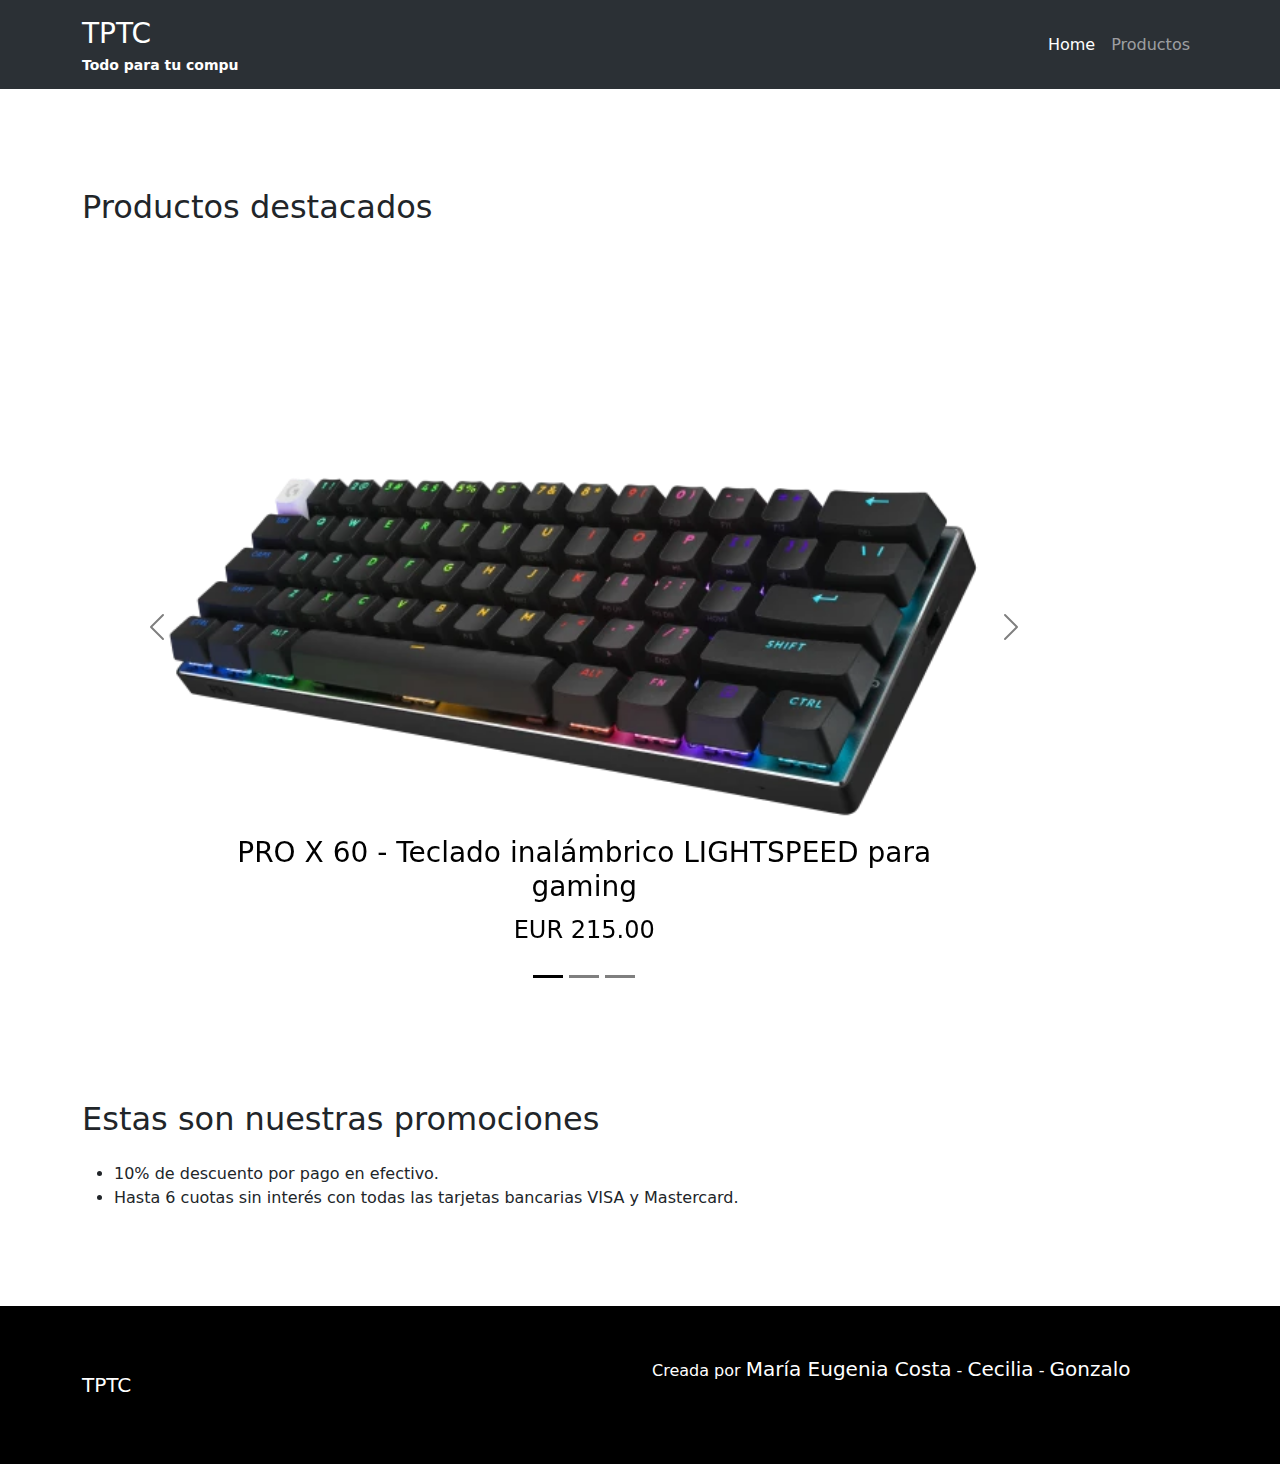
==== index.html @ 1e1d0619 "bug-fix: corrijo las url internas" ====
<!DOCTYPE html>
<html lang="en">
  <head>
    <meta charset="UTF-8" />
    <meta name="viewport" content="width=device-width, initial-scale=1.0" />
    <title>TPTC</title>
    <!-- Bootstrap -->
    <link
      href="https://cdn.jsdelivr.net/npm/bootstrap@5.3.3/dist/css/bootstrap.min.css"
      rel="stylesheet"
      integrity="sha384-QWTKZyjpPEjISv5WaRU9OFeRpok6YctnYmDr5pNlyT2bRjXh0JMhjY6hW+ALEwIH"
      crossorigin="anonymous"
    />
    <!-- Custom CSS -->
    <link rel="stylesheet" href="./css/styles.css" />
    <link rel="stylesheet" href="./css/home.css" />
    <link
      rel="shortcut icon"
      href="https://img.icons8.com/stickers/32/my-computer.png"
      type="image/x-icon"
    />
    <meta
      name="description"
      content="Todo para tu compu, empresa especializada en tecnología, donde encontrarás todo para tu computadora."
    />
    <link
      rel="apple-touch-icon"
      href="https://img.icons8.com/stickers/32/my-computer.png"
    />
    <meta name="theme-color" content="#000000" />
    <meta name="twitter:card" content="summary" />
    <meta property="og:type" content="website" />
    <meta property="og:title" name="twitter:title" content="TPTC" />
    <meta property="og:description" name="twitter:description" content="Todo
    para tu compu, empresa especializada en tecnología, donde encontrarás todo
    para tu computadora." />
    <meta
      property="og:image"
      name="twitter:image"
      content="https://img.icons8.com/stickers/32/my-computer.png"
    />
    <meta
      property="og:url"
      name="twitter:url"
      content="eugenia1984.github.io/todo-para-tu-compu/index.html"
    />
  </head>
  <body>
    <header>
      <nav
        class="navbar fixed-top navbar-expand-lg bg-body-tertiary"
        data-bs-theme="dark"
      >
        <div class="container">
          <a class="navbar-brand" href="index.html"
            ><span class="fs-3 w-bold">TPTC</span
            ><span id="logo-name">Todo para tu compu</span></a
          >
          <button
            class="navbar-toggler"
            type="button"
            data-bs-toggle="collapse"
            data-bs-target="#navbarNav"
            aria-controls="navbarNav"
            aria-expanded="false"
            aria-label="Toggle navigation"
          >
            <span class="navbar-toggler-icon"></span>
          </button>
          <div class="collapse navbar-collapse" id="navbarNav">
            <ul class="navbar-nav">
              <li class="nav-item">
                <a
                  class="nav-link active"
                  aria-current="page"
                  href="index.html"
                  >Home</a
                >
              </li>
              <li class="nav-item">
                <a class="nav-link" href="products.html">Productos</a>
              </li>
            </ul>
          </div>
        </div>
      </nav>
    </header>
    <main class="container">
      <section id="outstanding-products" class="my-5" >
        <h2 class="fs-2 w-bold pb-3">Productos destacados</h2>
        <section id="products-carousel" data-bs-theme="dark" >
          <div id="carouselExampleCaptions" class="carousel slide">
            <div class="carousel-indicators">
              <!-- Se agregan los botones que indican el slider dinamicamente-->
            </div>
            <div class="carousel-inner">
             <!-- Se agregan las sliders dinamicamente-->
            </div>
            <button class="carousel-control-prev" type="button" data-bs-target="#carouselExampleCaptions" data-bs-slide="prev">
              <span class="carousel-control-prev-icon" aria-hidden="true"></span>
              <span class="visually-hidden">Previous</span>
            </button>
            <button class="carousel-control-next" type="button" data-bs-target="#carouselExampleCaptions" data-bs-slide="next">
              <span class="carousel-control-next-icon" aria-hidden="true"></span>
              <span class="visually-hidden">Next</span>
            </button>
          </div>
        </section>
      </section>
      <section id="promo" class="my-5 p5-3">
        <h2 class="fs-2 w-bold pb-3 pt-5">Estas son nuestras promociones</h2>
        <ul class="pb-5">
          <li>10% de descuento por pago en efectivo.</li>
          <li>Hasta 6 cuotas sin interés con todas las tarjetas bancarias VISA y Mastercard.</li>
        </ul>
      </section>
    </main>
    <footer class="py-5 px-2 mt-5 bg-black text-white">
      <section class="container">
        <div class="row">
          <div class="col-sm-12 col-lg-6">
            <p class="text-white">
              <p class="text-white">
                <a
                  href="index.html"
                  target="_blank"
                  class="text-decoration-none w-bold fs-5 text-white"
                  >TPTC</a
                >
              </p>
            </p>
          </div>
          <div class="col-sm-12 col-lg-6">
            <p class="text-white">
              Creada por
              <a
                href="https://github.com/eugenia1984"
                target="_blank"
                class="text-decoration-none w-bold fs-5 text-white"
                >María Eugenia Costa</a
              > -   <a
              href="index.html"
              target="_blank"
              class="text-decoration-none w-bold fs-5 text-white"
              >Cecilia</a
            > -   <a
            href="index.html"
            target="_blank"
            class="text-decoration-none w-bold fs-5 text-white"
            >Gonzalo</a
          >
            </p>
          </div>
        </div>
      </section>
    </footer>
    <!-- JS Bootstrap -->
    <script
      src="https://cdn.jsdelivr.net/npm/bootstrap@5.3.3/dist/js/bootstrap.bundle.min.js"
      integrity="sha384-YvpcrYf0tY3lHB60NNkmXc5s9fDVZLESaAA55NDzOxhy9GkcIdslK1eN7N6jIeHz"
      crossorigin="anonymous"
    ></script>
    <!-- Custom JS -->
    <script src="./js/main.js" defer></script>
  </body>
</html>
---- css/styles.css ----
/* Reset */
html, *::before, *::after {
  margin: 0;
  padding: 0;
  box-sizing: border-box;
}

/* Header - Navbar */
#navbarNav {
  text-align: center;
  justify-content: flex-end;
}

#logo-name {
  display: none;
}

@media screen and (min-width: 992px) {
  #logo-name {
    display: flex;
    font-weight: 800;  
    font-size: 14px;
  }
}

/* Main */
main {
  min-height: 94vh;
  padding-top: 140px;
}

@media screen and (min-width: 992px) {
  main {
    padding-top: 140px;
  }
}
/* Footer */
footer {
  text-align: center;
}

@media screen and (min-width: 992px) {
  footer {
    text-align: left;
  }
}
---- css/home.css ----
#products-carousel {
  width: 90%;
}
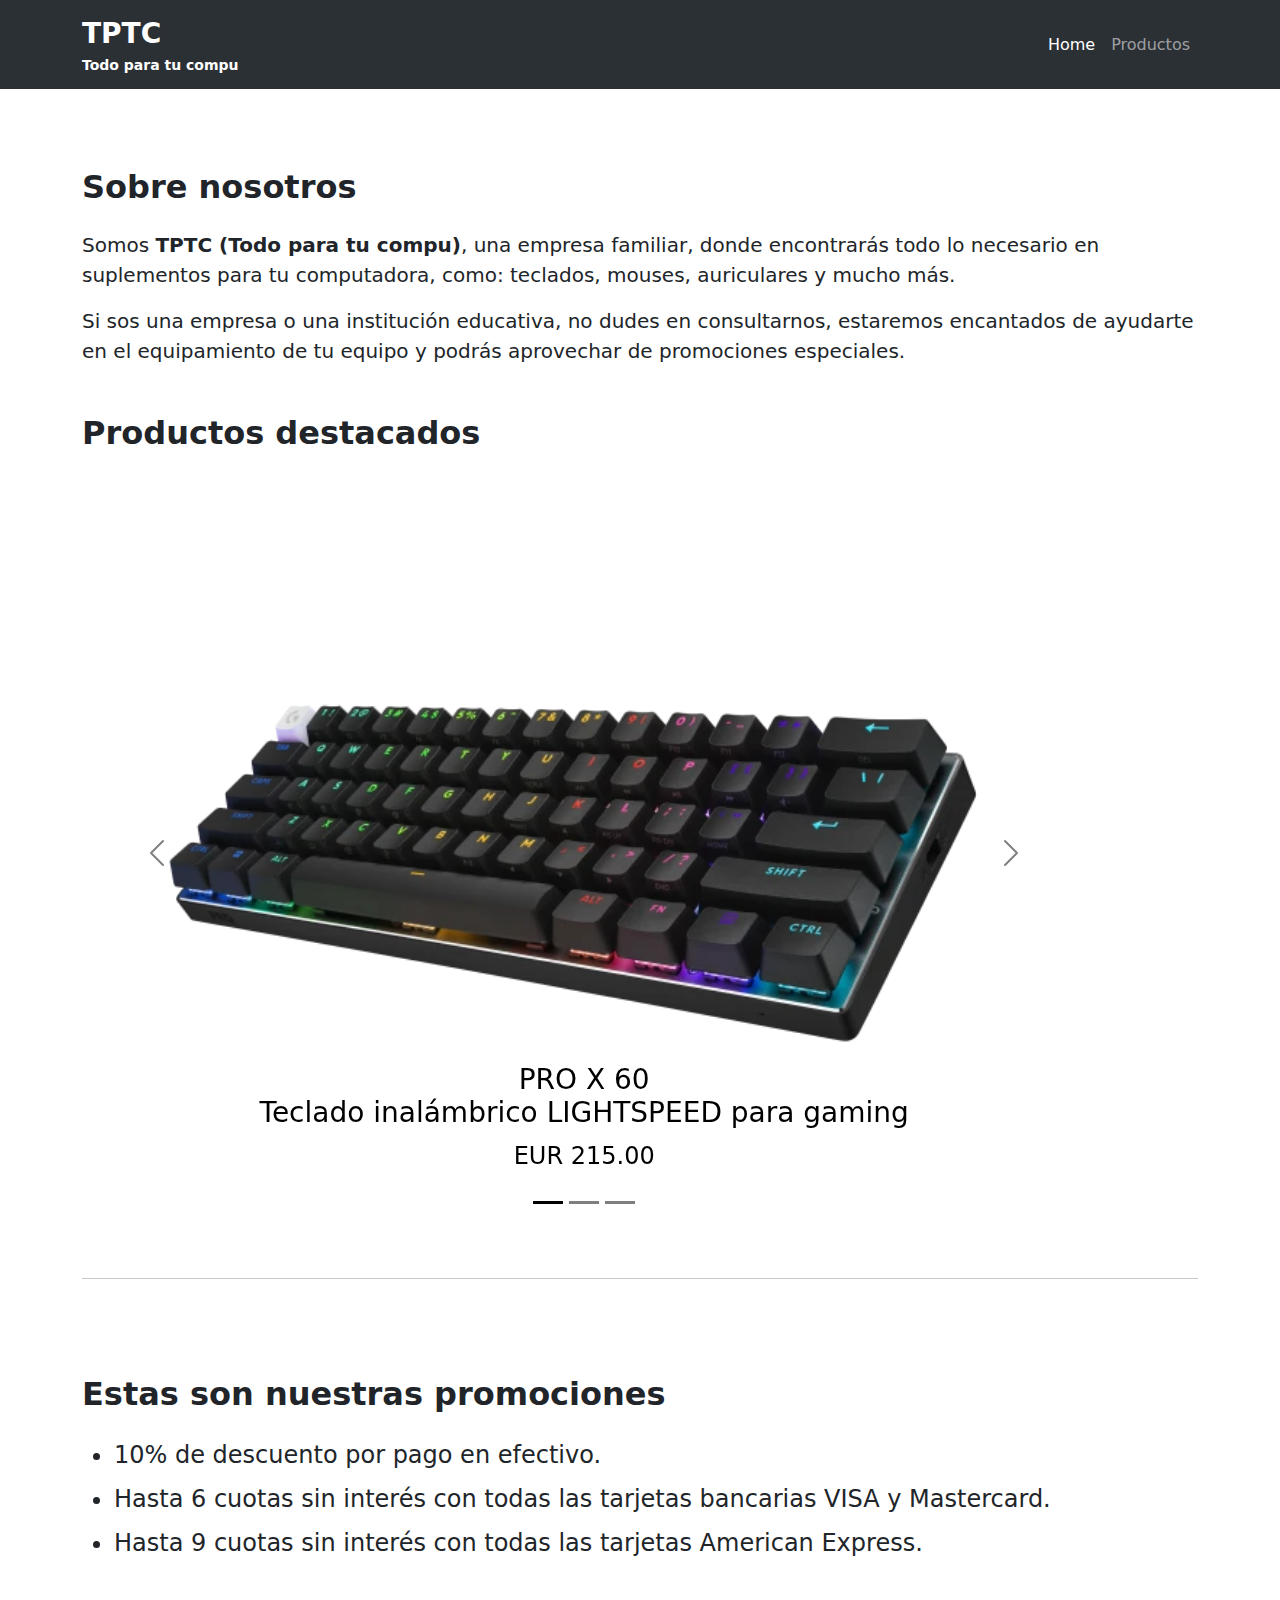
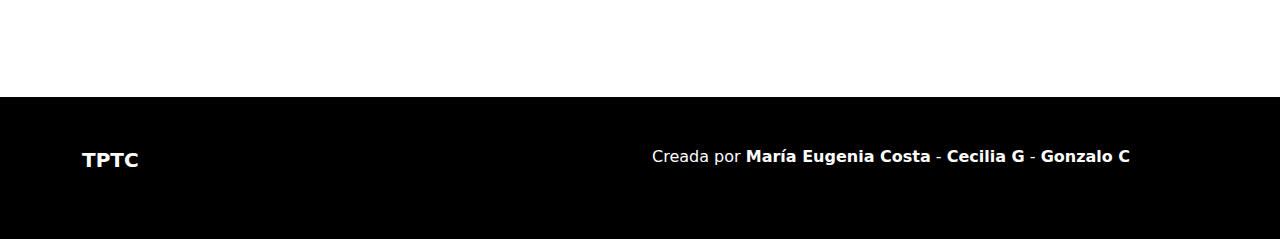
==== commit 71b17f58: "feat: agrego productos ya justo estilos" ====
--- a/index.html
+++ b/index.html
@@ -31,9 +31,13 @@
     <meta name="twitter:card" content="summary" />
     <meta property="og:type" content="website" />
     <meta property="og:title" name="twitter:title" content="TPTC" />
-    <meta property="og:description" name="twitter:description" content="Todo
+    <meta
+      property="og:description"
+      name="twitter:description"
+      content="Todo
     para tu compu, empresa especializada en tecnología, donde encontrarás todo
-    para tu computadora." />
+    para tu computadora."
+    />
     <meta
       property="og:image"
       name="twitter:image"
@@ -53,7 +57,7 @@
       >
         <div class="container">
           <a class="navbar-brand" href="index.html"
-            ><span class="fs-3 w-bold">TPTC</span
+            ><span class="fs-3 fw-bold">TPTC</span
             ><span id="logo-name">Todo para tu compu</span></a
           >
           <button
@@ -70,10 +74,7 @@
           <div class="collapse navbar-collapse" id="navbarNav">
             <ul class="navbar-nav">
               <li class="nav-item">
-                <a
-                  class="nav-link active"
-                  aria-current="page"
-                  href="index.html"
+                <a class="nav-link active" aria-current="page" href="index.html"
                   >Home</a
                 >
               </li>
@@ -86,32 +87,68 @@
       </nav>
     </header>
     <main class="container">
-      <section id="outstanding-products" class="my-5" >
-        <h2 class="fs-2 w-bold pb-3">Productos destacados</h2>
-        <section id="products-carousel" data-bs-theme="dark" >
+      <section id="about-us" class="my-5">
+        <h2 class="fs-2 fw-bold pb-3">Sobre nosotros</h2>
+        <p class="fs-5">
+          Somos <strong>TPTC (Todo para tu compu)</strong>, una empresa
+          familiar, donde encontrarás todo lo necesario en suplementos para tu
+          computadora, como: teclados, mouses, auriculares y mucho más.
+        </p>
+        <p class="fs-5">
+          Si sos una empresa o una institución educativa, no dudes en
+          consultarnos, estaremos encantados de ayudarte en el equipamiento de
+          tu equipo y podrás aprovechar de promociones especiales.
+        </p>
+      </section>
+      <section id="outstanding-products" class="my-5">
+        <h2 class="fs-2 fw-bold pb-3">Productos destacados</h2>
+        <section id="products-carousel" data-bs-theme="dark">
           <div id="carouselExampleCaptions" class="carousel slide">
             <div class="carousel-indicators">
               <!-- Se agregan los botones que indican el slider dinamicamente-->
             </div>
             <div class="carousel-inner">
-             <!-- Se agregan las sliders dinamicamente-->
+              <!-- Se agregan las sliders dinamicamente-->
             </div>
-            <button class="carousel-control-prev" type="button" data-bs-target="#carouselExampleCaptions" data-bs-slide="prev">
-              <span class="carousel-control-prev-icon" aria-hidden="true"></span>
+            <button
+              class="carousel-control-prev"
+              type="button"
+              data-bs-target="#carouselExampleCaptions"
+              data-bs-slide="prev"
+            >
+              <span
+                class="carousel-control-prev-icon"
+                aria-hidden="true"
+              ></span>
               <span class="visually-hidden">Previous</span>
             </button>
-            <button class="carousel-control-next" type="button" data-bs-target="#carouselExampleCaptions" data-bs-slide="next">
-              <span class="carousel-control-next-icon" aria-hidden="true"></span>
+            <button
+              class="carousel-control-next"
+              type="button"
+              data-bs-target="#carouselExampleCaptions"
+              data-bs-slide="next"
+            >
+              <span
+                class="carousel-control-next-icon"
+                aria-hidden="true"
+              ></span>
               <span class="visually-hidden">Next</span>
             </button>
           </div>
         </section>
       </section>
-      <section id="promo" class="my-5 p5-3">
-        <h2 class="fs-2 w-bold pb-3 pt-5">Estas son nuestras promociones</h2>
+      <hr />
+      <section id="promo" class="my-5 pb-3">
+        <h2 class="fs-2 fw-bold pb-3 pt-5">Estas son nuestras promociones</h2>
         <ul class="pb-5">
-          <li>10% de descuento por pago en efectivo.</li>
-          <li>Hasta 6 cuotas sin interés con todas las tarjetas bancarias VISA y Mastercard.</li>
+          <li class="pb-2 fs-4">10% de descuento por pago en efectivo.</li>
+          <li class="pb-2 fs-4">
+            Hasta 6 cuotas sin interés con todas las tarjetas bancarias VISA y
+            Mastercard.
+          </li>
+          <li class="pb-2 fs-4">
+            Hasta 9 cuotas sin interés con todas las tarjetas American Express.
+          </li>
         </ul>
       </section>
     </main>
@@ -120,14 +157,11 @@
         <div class="row">
           <div class="col-sm-12 col-lg-6">
             <p class="text-white">
-              <p class="text-white">
-                <a
-                  href="index.html"
-                  target="_blank"
-                  class="text-decoration-none w-bold fs-5 text-white"
-                  >TPTC</a
-                >
-              </p>
+              <a
+                href="index.html"
+                class="text-decoration-none fw-bold fs-5 text-white"
+                >TPTC</a
+              >
             </p>
           </div>
           <div class="col-sm-12 col-lg-6">
@@ -136,19 +170,23 @@
               <a
                 href="https://github.com/eugenia1984"
                 target="_blank"
-                class="text-decoration-none w-bold fs-5 text-white"
+                class="text-decoration-none fw-bold text-white"
                 >María Eugenia Costa</a
-              > -   <a
-              href="index.html"
-              target="_blank"
-              class="text-decoration-none w-bold fs-5 text-white"
-              >Cecilia</a
-            > -   <a
-            href="index.html"
-            target="_blank"
-            class="text-decoration-none w-bold fs-5 text-white"
-            >Gonzalo</a
-          >
+              >
+              -
+              <a
+                href="index.html"
+                target="_blank"
+                class="text-decoration-none fw-bold text-white"
+                >Cecilia G</a
+              >
+              -
+              <a
+                href="index.html"
+                target="_blank"
+                class="text-decoration-none fw-bold text-white"
+                >Gonzalo C</a
+              >
             </p>
           </div>
         </div>
--- a/css/styles.css
+++ b/css/styles.css
@@ -31,7 +31,7 @@
 
 @media screen and (min-width: 992px) {
   main {
-    padding-top: 140px;
+    padding-top: 120px;
   }
 }
 /* Footer */
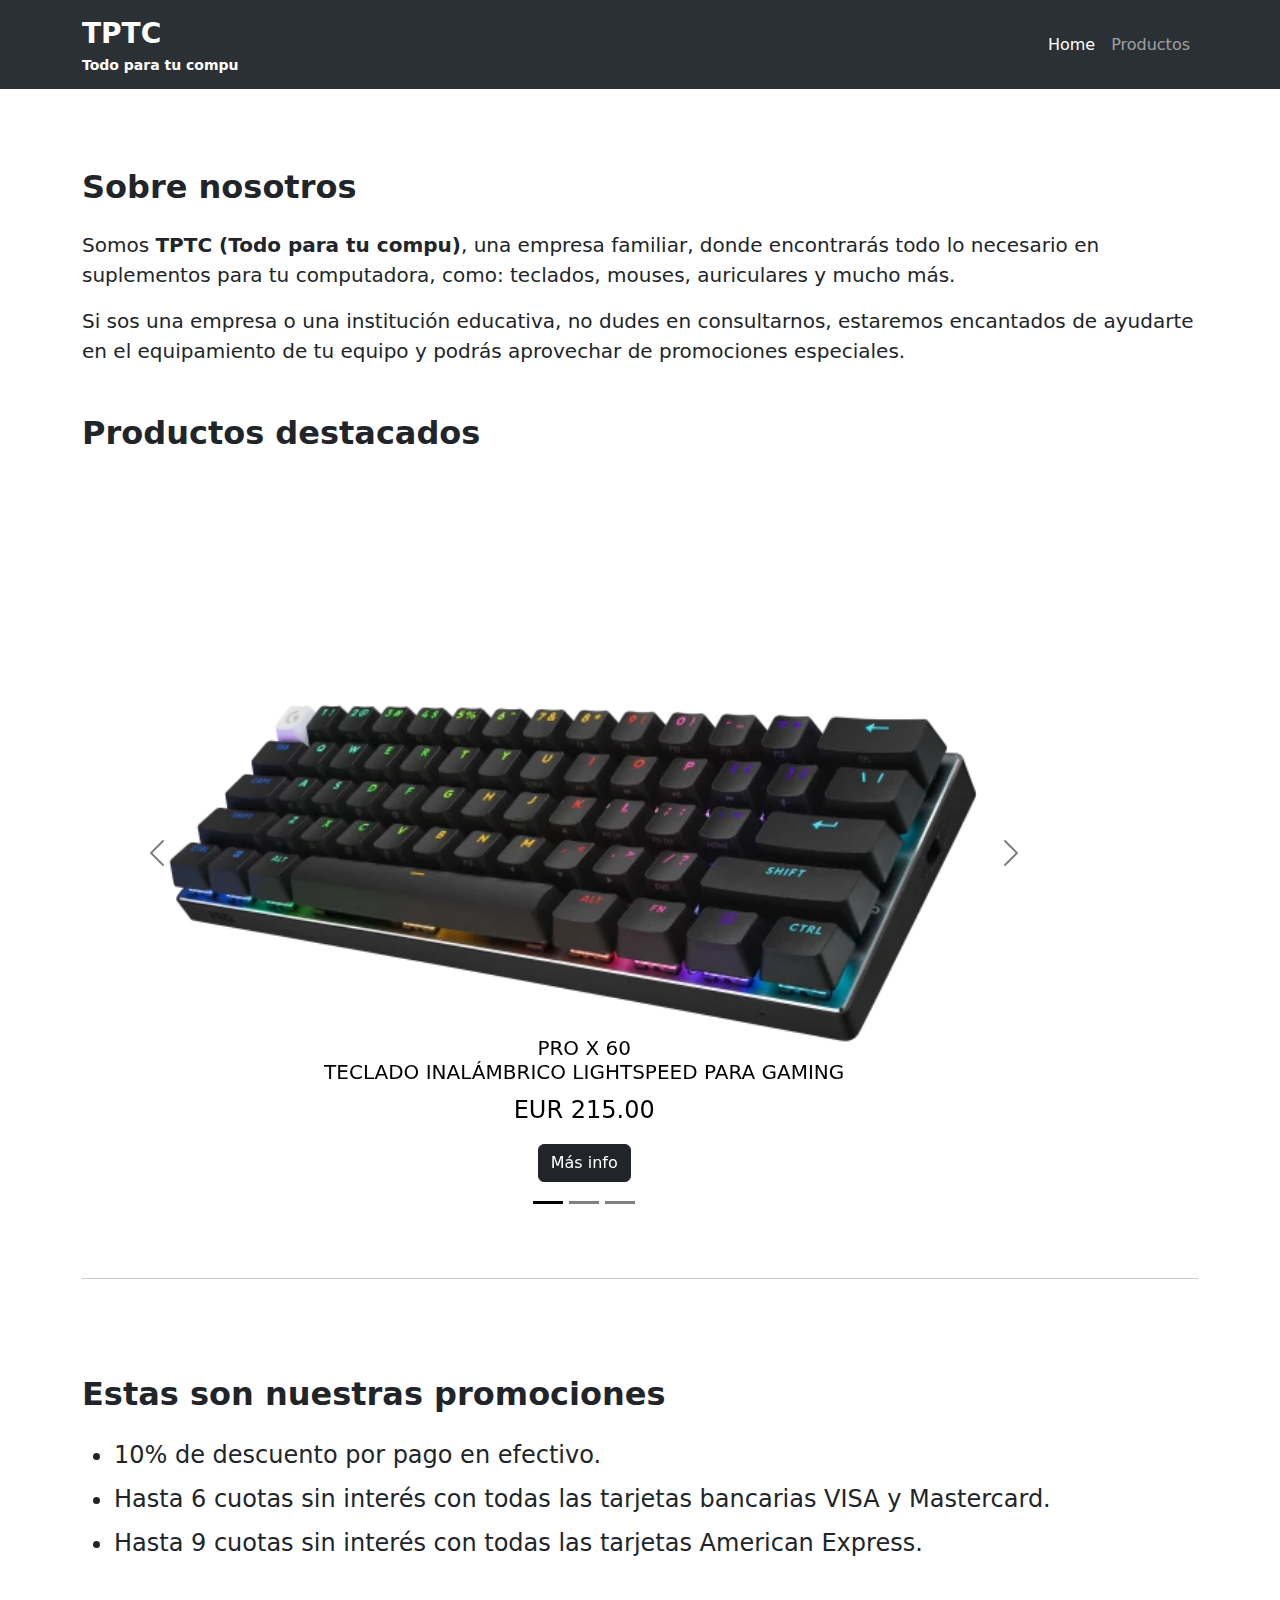
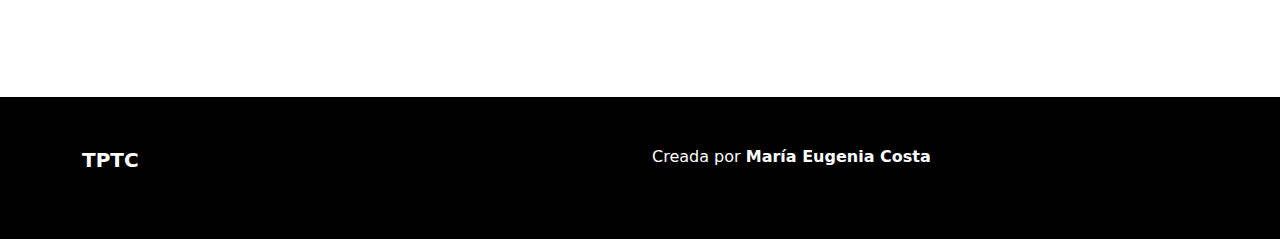
==== commit a382d399: "feat: actualizo el footer" ====
--- a/index.html
+++ b/index.html
@@ -173,20 +173,6 @@
                 class="text-decoration-none fw-bold text-white"
                 >María Eugenia Costa</a
               >
-              -
-              <a
-                href="index.html"
-                target="_blank"
-                class="text-decoration-none fw-bold text-white"
-                >Cecilia G</a
-              >
-              -
-              <a
-                href="index.html"
-                target="_blank"
-                class="text-decoration-none fw-bold text-white"
-                >Gonzalo C</a
-              >
             </p>
           </div>
         </div>
--- a/css/home.css
+++ b/css/home.css
@@ -1,3 +1,7 @@
 #products-carousel {
   width: 90%;
+}
+
+.product-name {
+  white-space: pre-line;
 }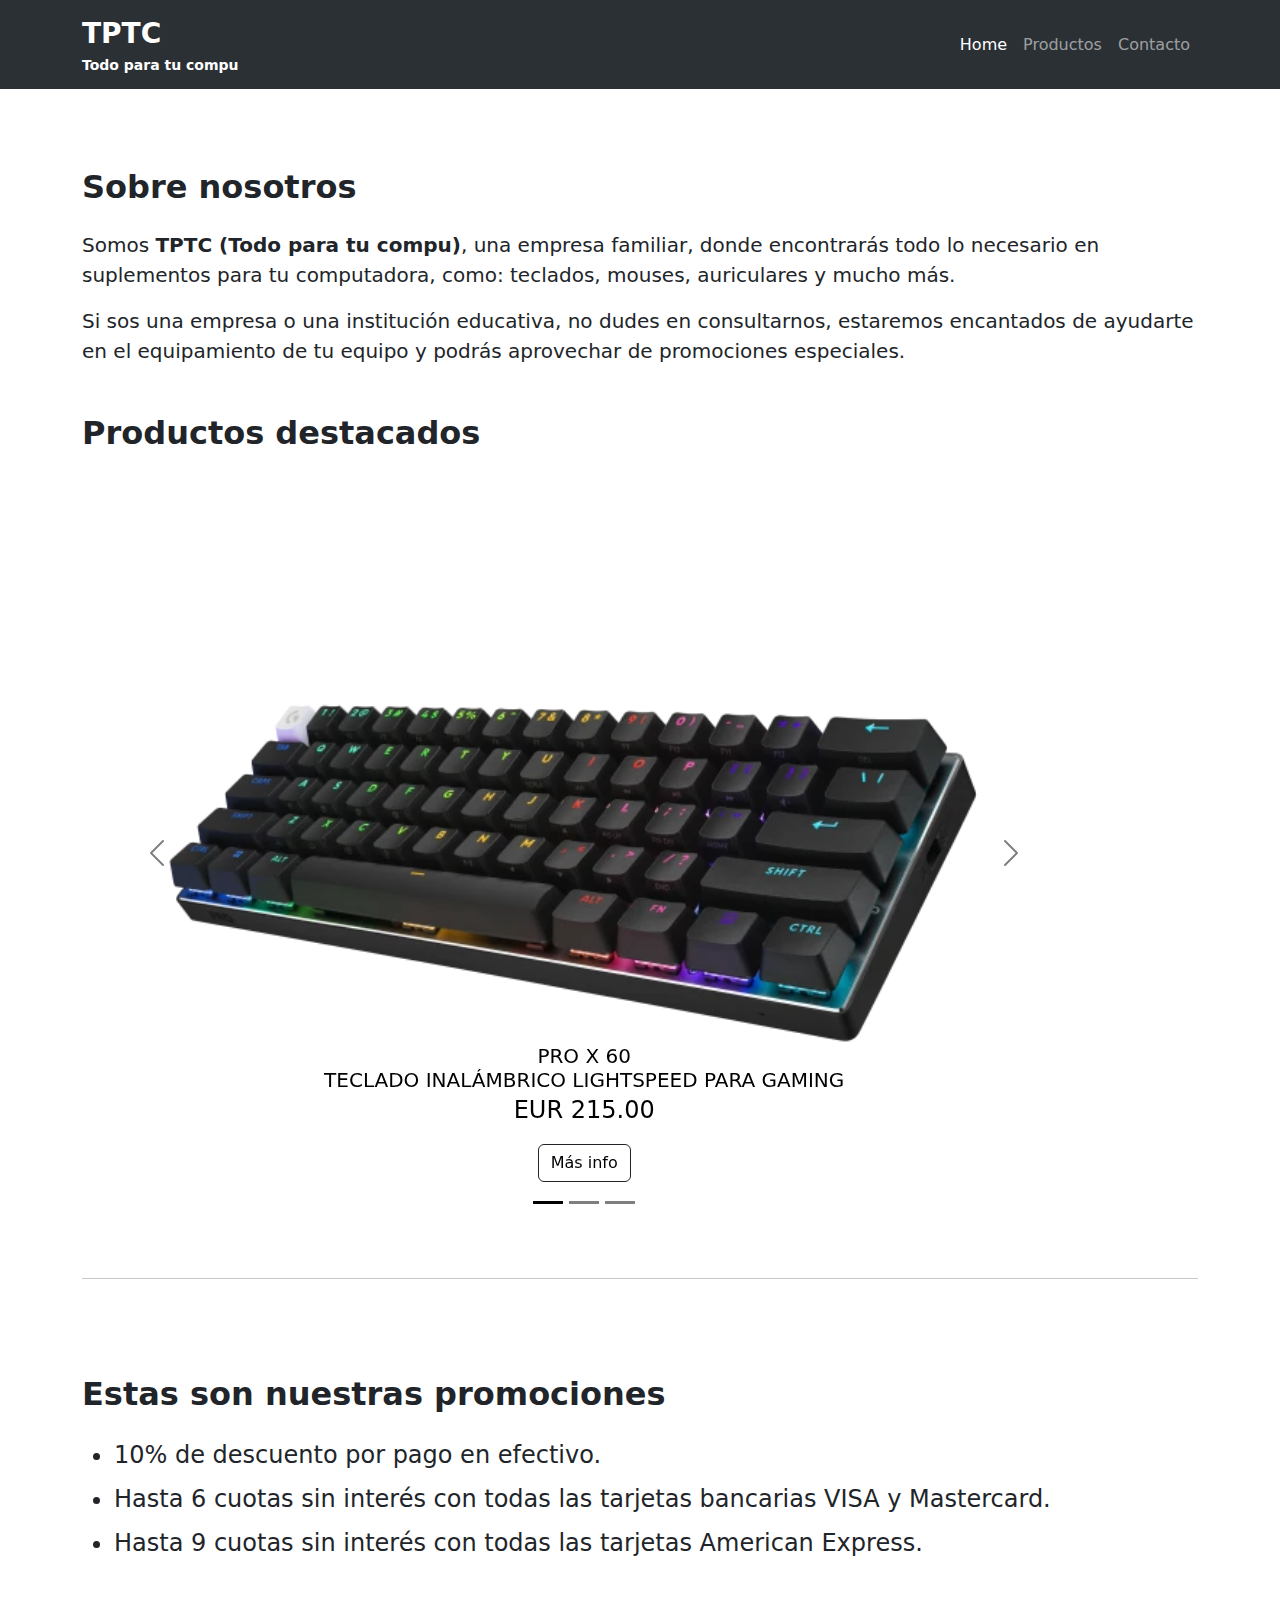
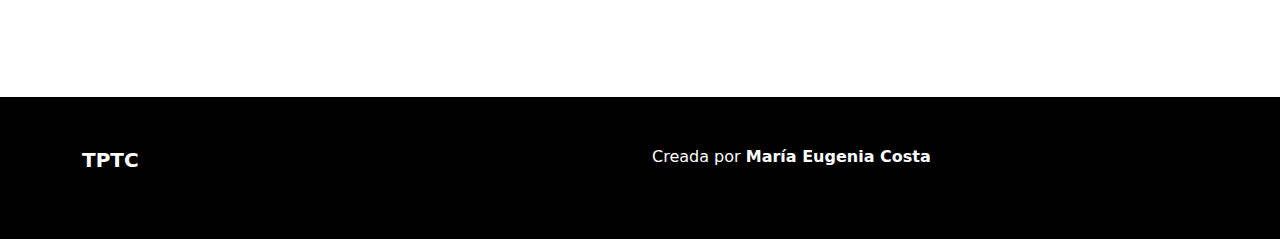
==== commit 61918f26: "feat: agrego modo claro/oscuro y el formulario" ====
--- a/index.html
+++ b/index.html
@@ -80,6 +80,9 @@
               </li>
               <li class="nav-item">
                 <a class="nav-link" href="products.html">Productos</a>
+              </li>
+              <li class="nav-item">
+                <a class="nav-link" href="contact.html">Contacto</a>
               </li>
             </ul>
           </div>
@@ -185,6 +188,7 @@
       crossorigin="anonymous"
     ></script>
     <!-- Custom JS -->
+    <script src="./js/theme.js" defer></script>
     <script src="./js/main.js" defer></script>
   </body>
 </html>
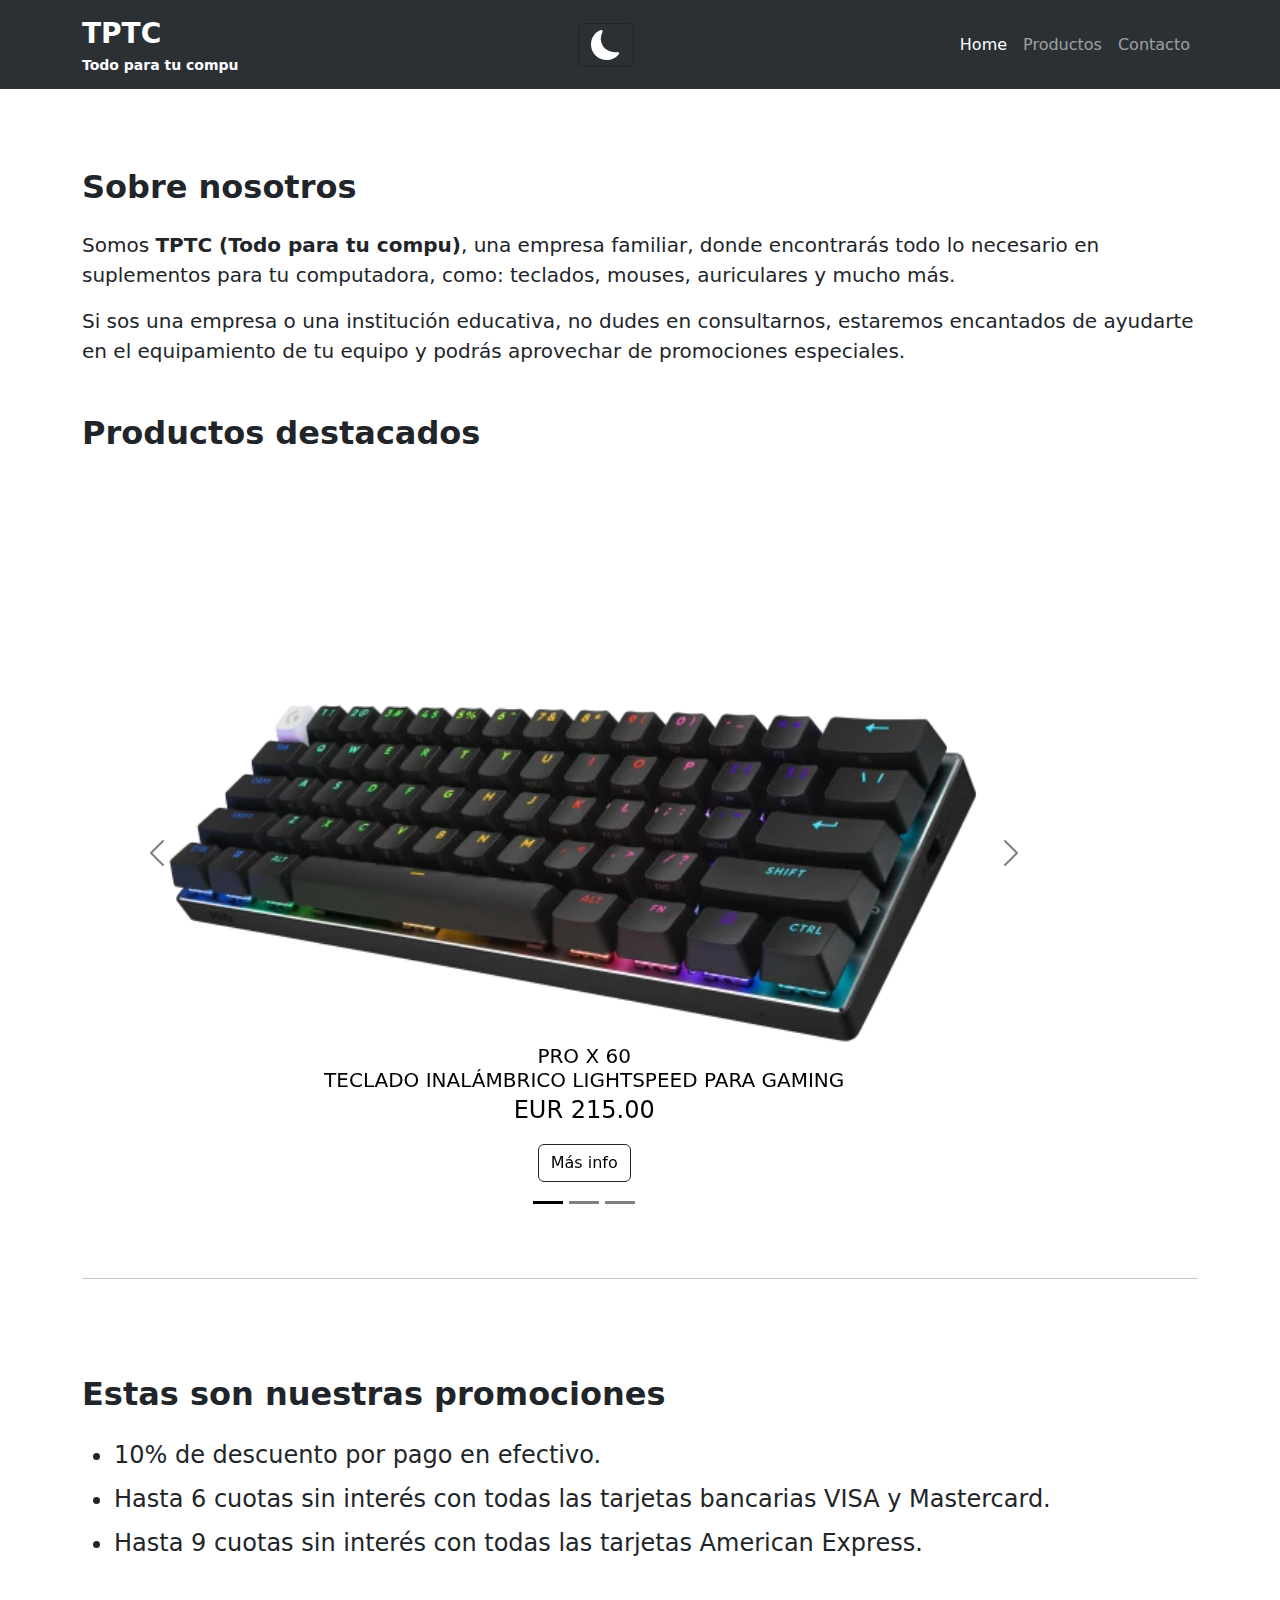
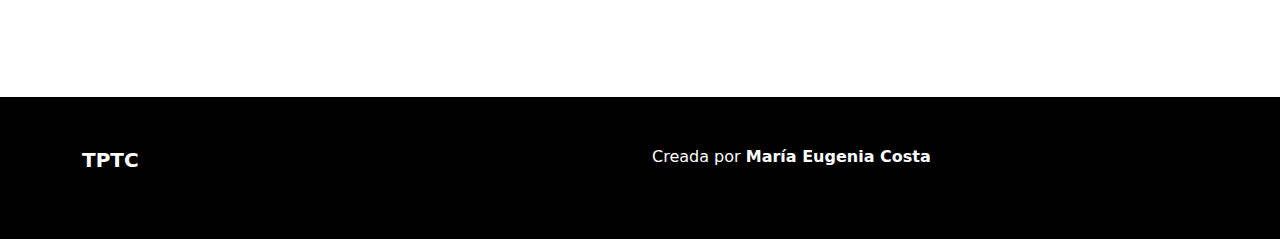
==== commit 396dbea0: "feat: agrego el modo claro oscuro en todas las paginas" ====
--- a/index.html
+++ b/index.html
@@ -71,6 +71,20 @@
           >
             <span class="navbar-toggler-icon"></span>
           </button>
+          <div>
+            <button
+              type="button"
+              id="theme"
+              class="btn btn-outline-dark text-white"
+            >
+              <img
+                src="./assets/svg/luna.svg"
+                width="30"
+                height="30"
+                id="light-dark-theme-button"
+              />
+            </button>
+          </div>
           <div class="collapse navbar-collapse" id="navbarNav">
             <ul class="navbar-nav">
               <li class="nav-item">
--- a/css/styles.css
+++ b/css/styles.css
@@ -9,6 +9,12 @@
 #navbarNav {
   text-align: center;
   justify-content: flex-end;
+}
+
+@media screen and (min-width: 992px) {
+  #navbarNav {
+    max-width: 240px;
+  }
 }
 
 #logo-name {
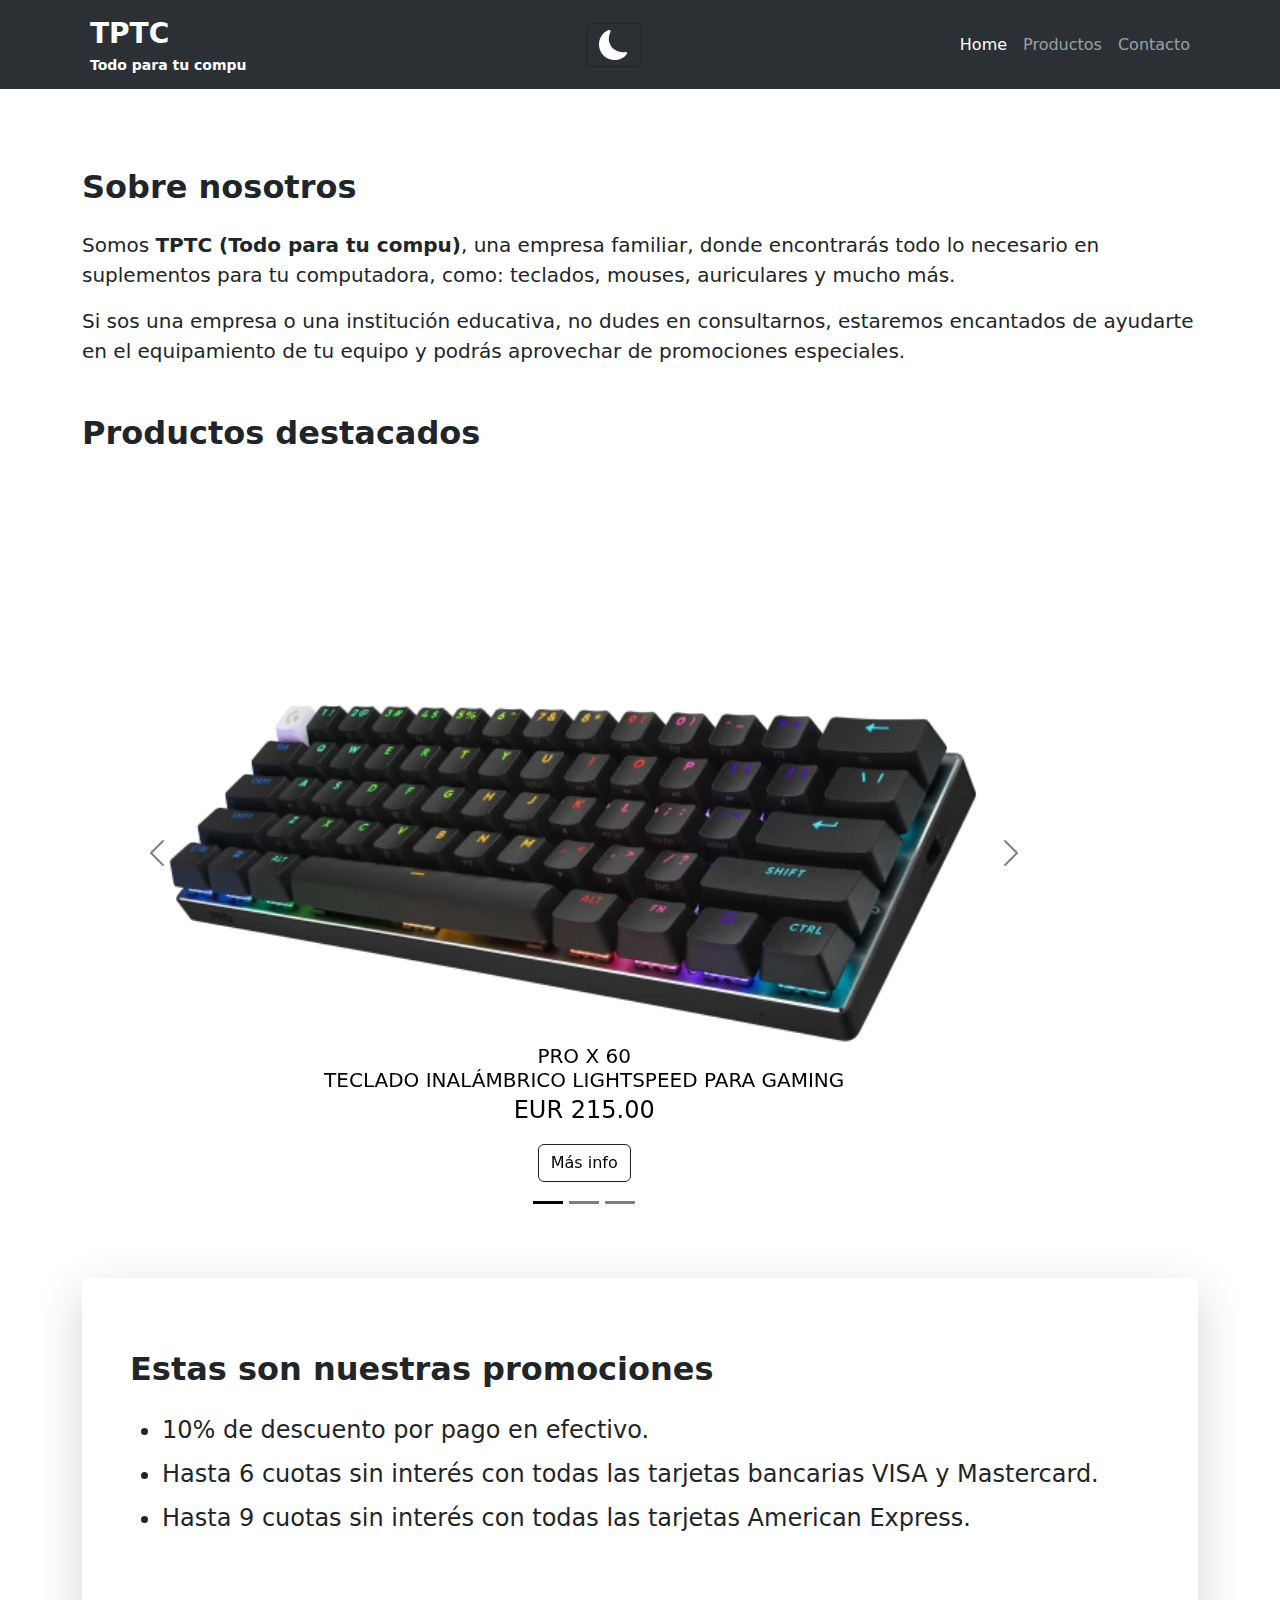
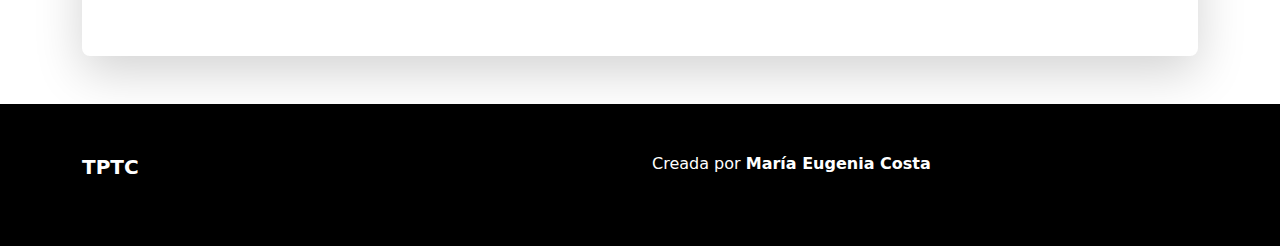
==== commit 287dd742: "feat: cambio las promociones de la home a un box" ====
--- a/index.html
+++ b/index.html
@@ -56,7 +56,7 @@
         data-bs-theme="dark"
       >
         <div class="container">
-          <a class="navbar-brand" href="index.html"
+          <a class="navbar-brand px-2" href="index.html"
             ><span class="fs-3 fw-bold">TPTC</span
             ><span id="logo-name">Todo para tu compu</span></a
           >
@@ -154,9 +154,8 @@
           </div>
         </section>
       </section>
-      <hr />
-      <section id="promo" class="my-5 pb-3">
-        <h2 class="fs-2 fw-bold pb-3 pt-5">Estas son nuestras promociones</h2>
+      <section id="promo" class="container my-5 p-5 bg-dark rounded-3 shadow-lg p-3 mb-5 bg-body rounded" style="--bs-bg-opacity: 0.2">
+        <h2 class="fs-2 fw-bold pb-3 pt-4">Estas son nuestras promociones</h2>
         <ul class="pb-5">
           <li class="pb-2 fs-4">10% de descuento por pago en efectivo.</li>
           <li class="pb-2 fs-4">
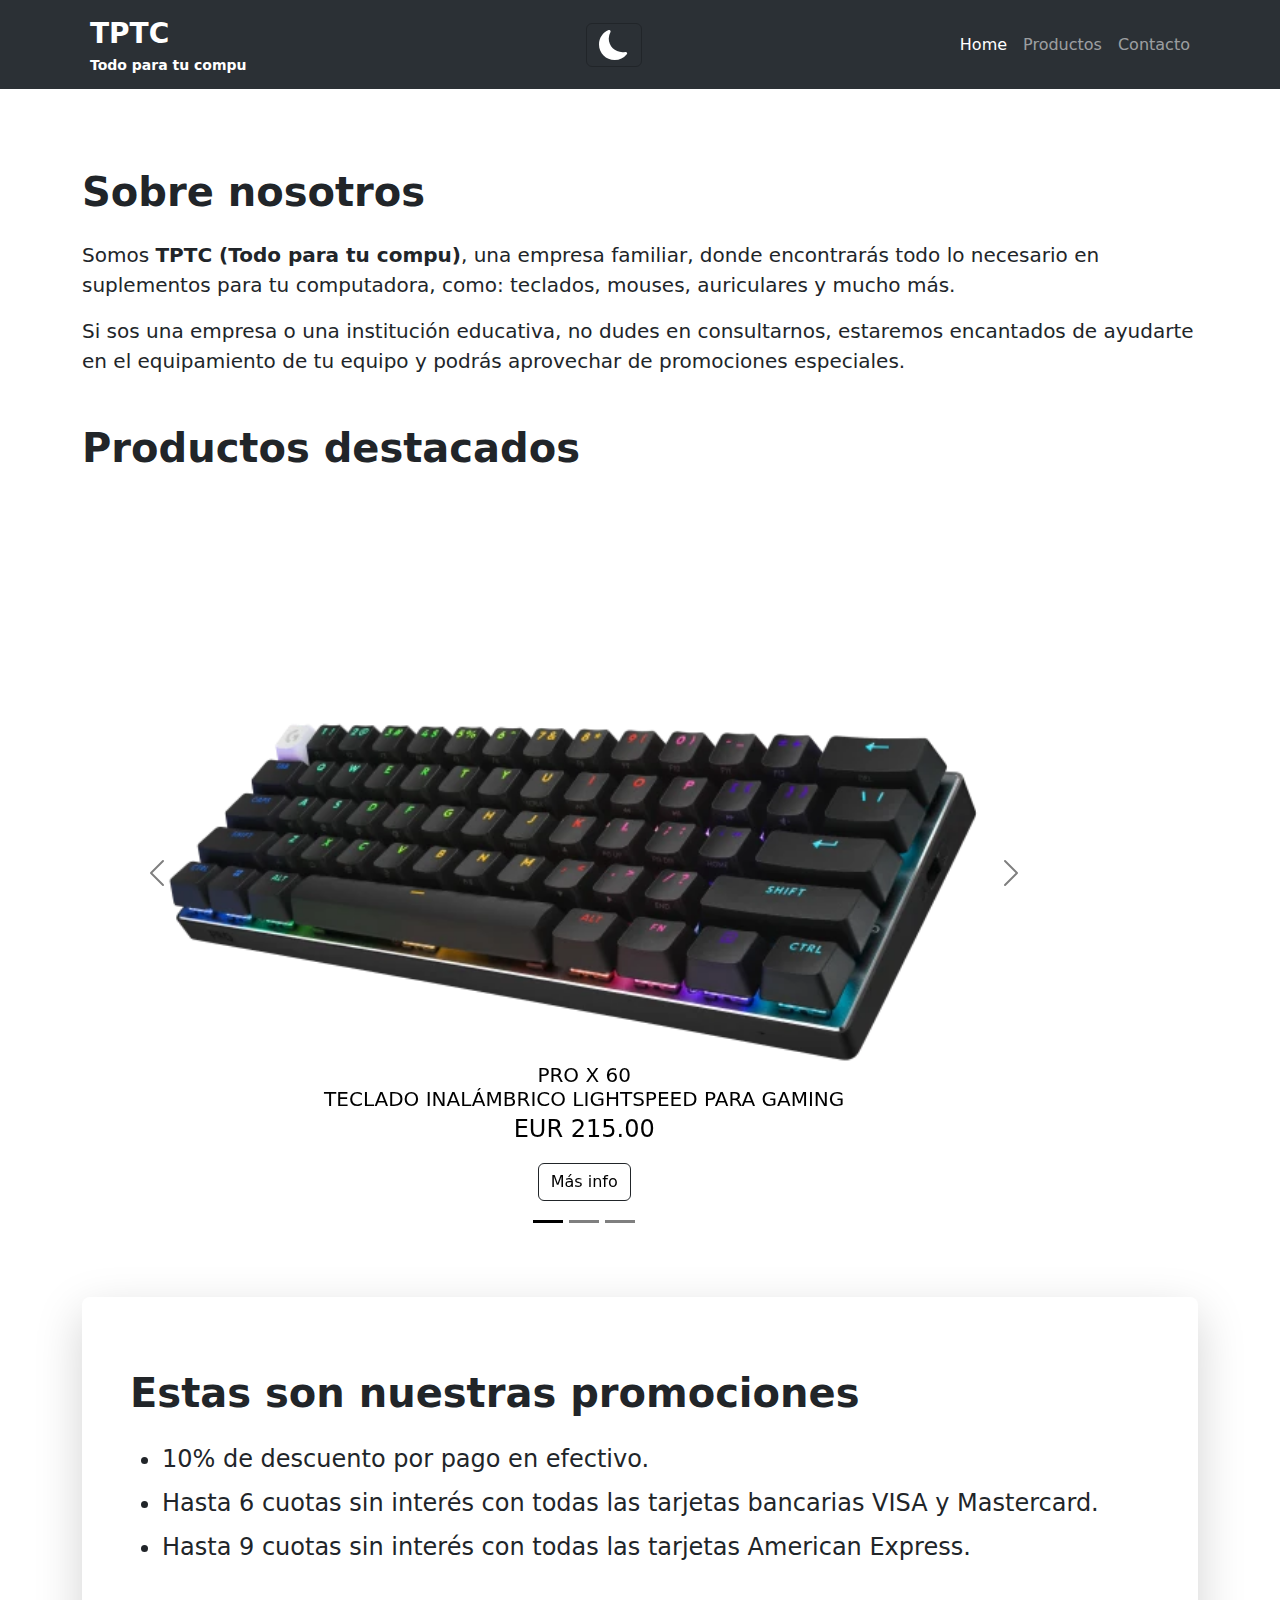
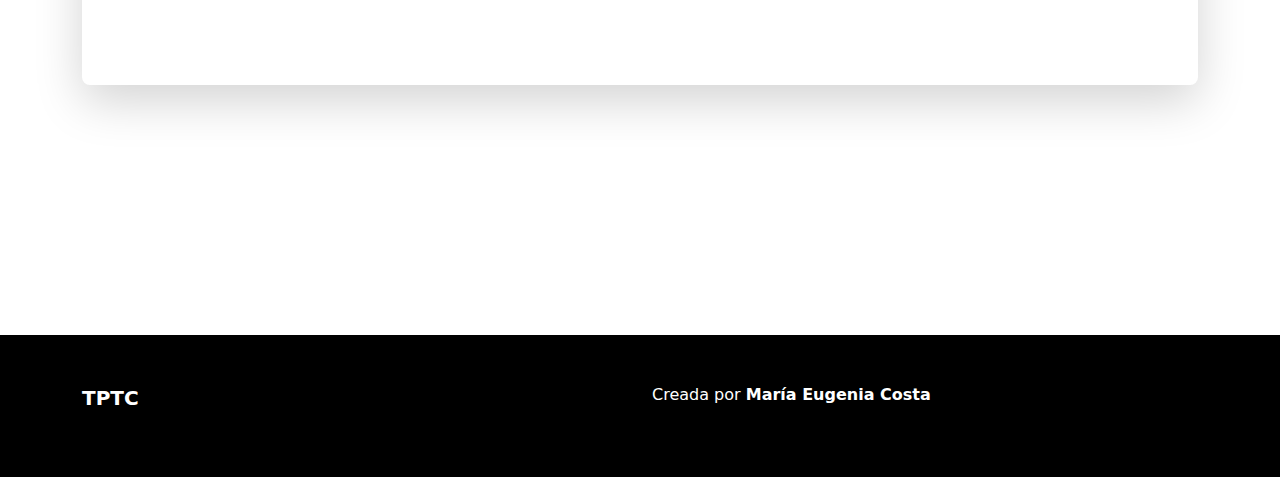
==== commit 1fe8e2de: "feat: modifico el mensaje de enviado hacia el final dle formulario" ====
--- a/index.html
+++ b/index.html
@@ -105,7 +105,7 @@
     </header>
     <main class="container">
       <section id="about-us" class="my-5">
-        <h2 class="fs-2 fw-bold pb-3">Sobre nosotros</h2>
+        <h2 class="fs-1 fw-bold pb-3">Sobre nosotros</h2>
         <p class="fs-5">
           Somos <strong>TPTC (Todo para tu compu)</strong>, una empresa
           familiar, donde encontrarás todo lo necesario en suplementos para tu
@@ -118,8 +118,8 @@
         </p>
       </section>
       <section id="outstanding-products" class="my-5">
-        <h2 class="fs-2 fw-bold pb-3">Productos destacados</h2>
-        <section id="products-carousel" data-bs-theme="dark">
+        <h2 class="fs-1 fw-bold pb-3">Productos destacados</h2>
+        <section id="products-carousel" data-bs-theme="dark" class="mb-5">
           <div id="carouselExampleCaptions" class="carousel slide">
             <div class="carousel-indicators">
               <!-- Se agregan los botones que indican el slider dinamicamente-->
@@ -154,8 +154,8 @@
           </div>
         </section>
       </section>
-      <section id="promo" class="container my-5 p-5 bg-dark rounded-3 shadow-lg p-3 mb-5 bg-body rounded" style="--bs-bg-opacity: 0.2">
-        <h2 class="fs-2 fw-bold pb-3 pt-4">Estas son nuestras promociones</h2>
+      <section id="promo" class="container mt-5 p-5 bg-dark rounded-3 shadow-lg p-3 bg-body rounded" style="--bs-bg-opacity: 0.2">
+        <h2 class="fs-1 fw-bold pb-3 pt-4">Estas son nuestras promociones</h2>
         <ul class="pb-5">
           <li class="pb-2 fs-4">10% de descuento por pago en efectivo.</li>
           <li class="pb-2 fs-4">
--- a/css/home.css
+++ b/css/home.css
@@ -1,3 +1,7 @@
+#promo {
+  margin-bottom: 250px;
+}
+
 #products-carousel {
   width: 90%;
 }
